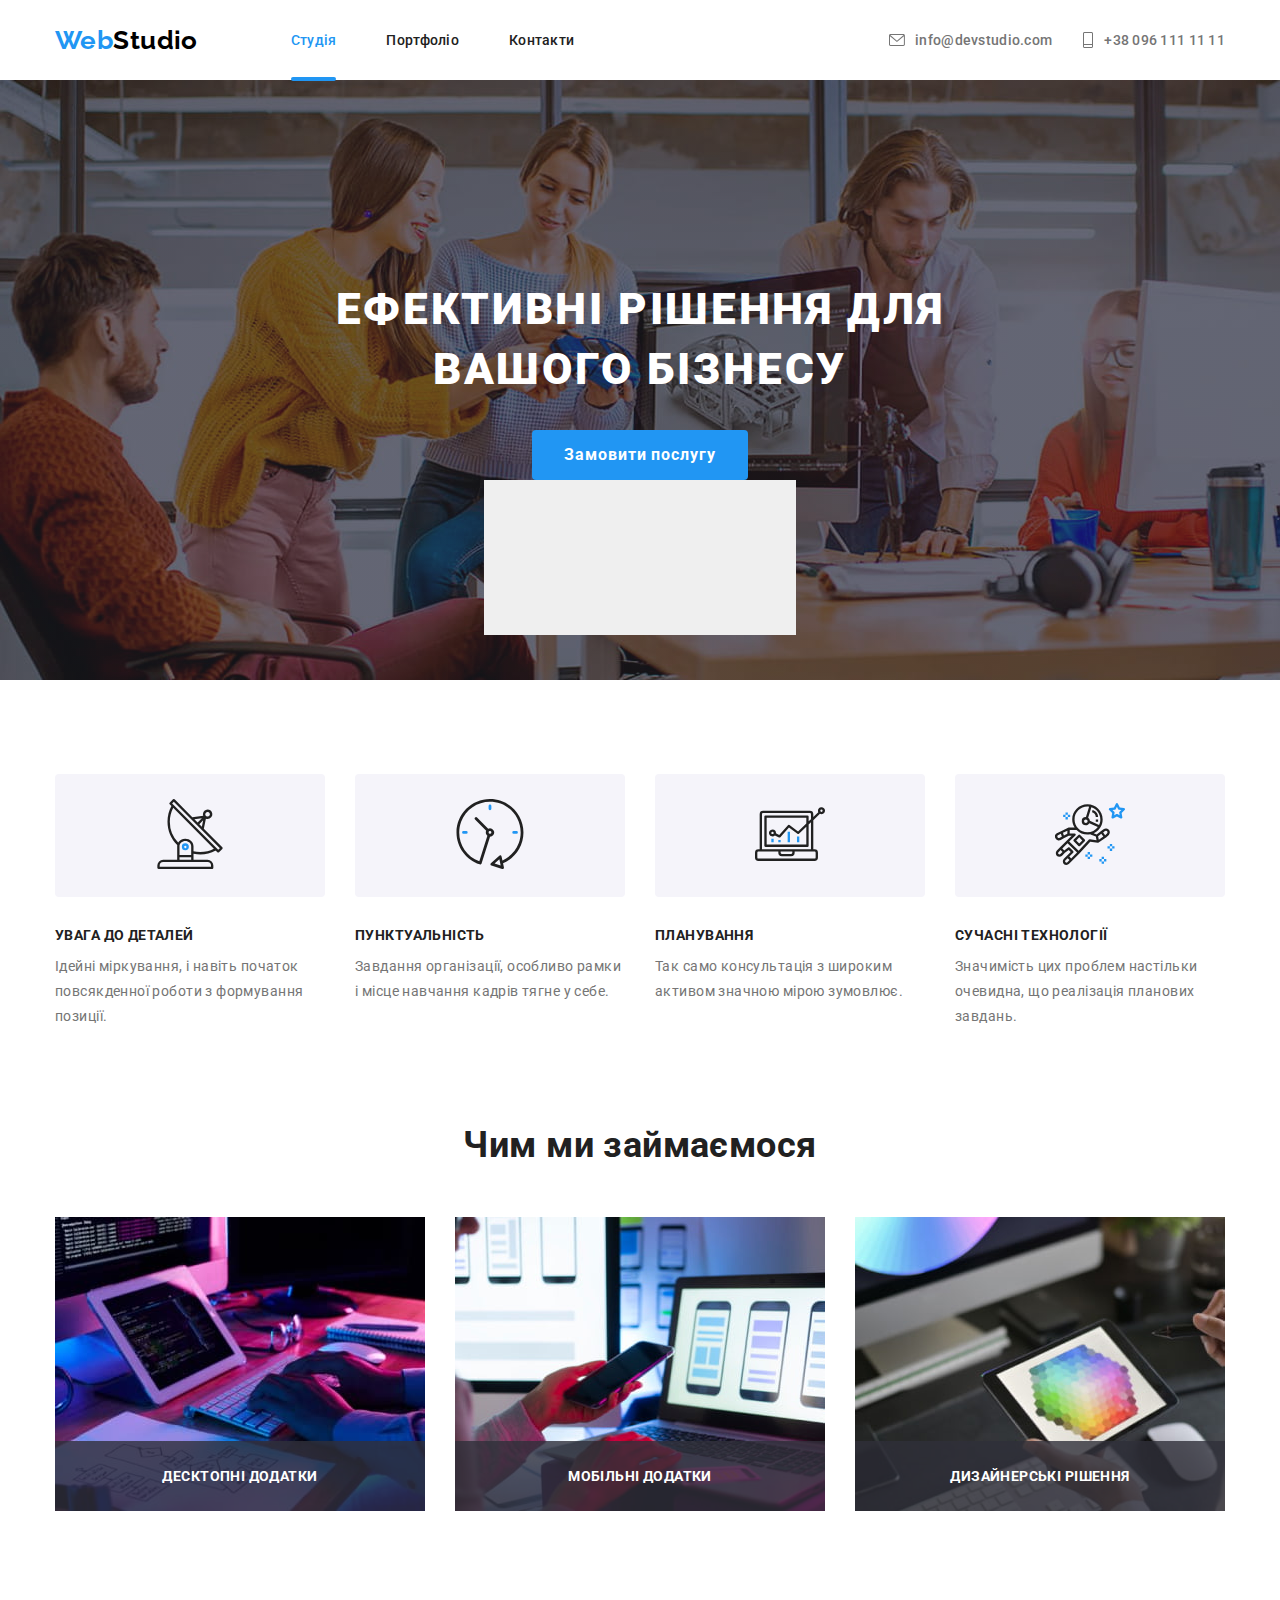
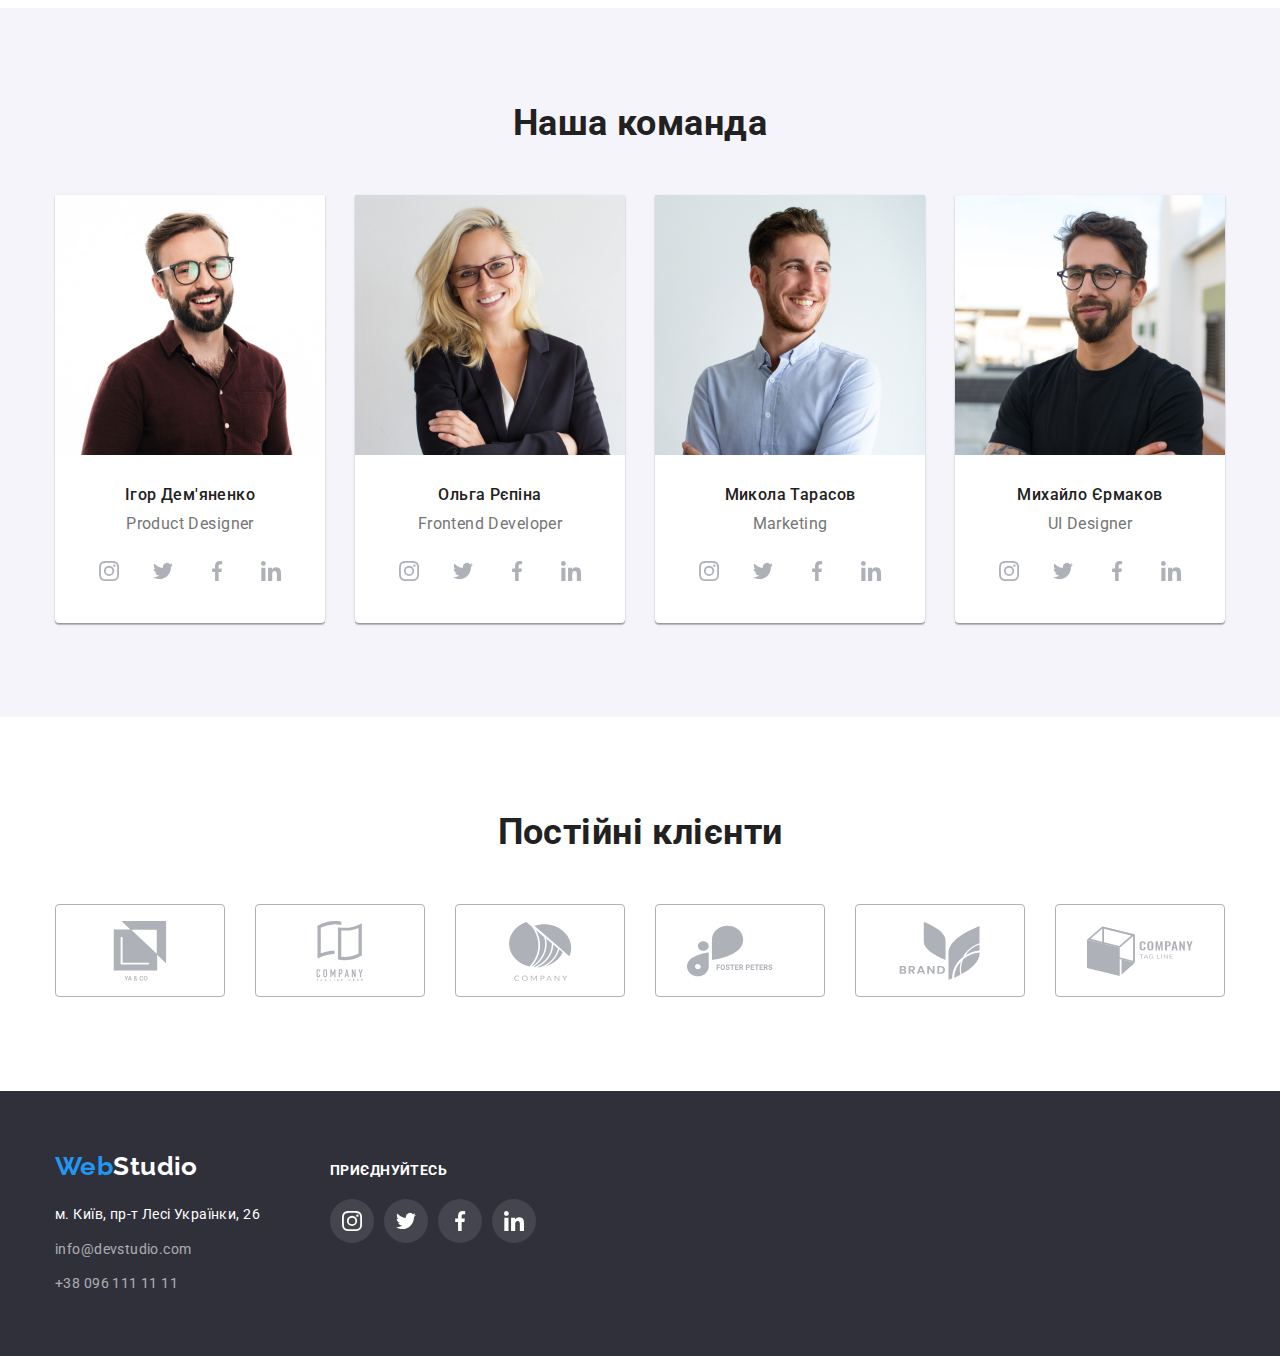
==== index.html @ 5ddc84bd "Create animation for portfolio cards" ====
<!DOCTYPE html>
<html lang="uk">
  <head>
    <meta charset="UTF-8" />
    <meta http-equiv="X-UA-Compatible" content="IE=edge" />
    <meta name="viewport" content="width=device-width, initial-scale=1.0" />
    <title>Студія</title>
    <link
      rel="stylesheet"
      href="https://cdnjs.cloudflare.com/ajax/libs/modern-normalize/1.0.0/modern-normalize.min.css"
    />
    <link rel="stylesheet" href="./css/styles.css" />
    <link rel="preconnect" href="https://fonts.googleapis.com" />
    <link rel="preconnect" href="https://fonts.gstatic.com" crossorigin />
    <link
      href="https://fonts.googleapis.com/css2?family=Raleway:wght@700&family=Roboto:wght@400;500;700;900&display=swap"
      rel="stylesheet"
    />
  </head>
  <body>
    <header>
      <div class="container menu-list">
      <a href="./index.html" class="link logo-studio"><span class="logo-web">Web</span>Studio</span></a>
      <nav class="nav-list">
        <ul class="list link-nav-list">
          <li>
            <a href="./index.html" class="link link-nav-current">Студія</a>
          </li>
          <li>
            <a href="./portfolio.html" class="link link-nav">Портфоліо</a>
          </li>
          <li>
            <a href="#" class="link link-nav">Контакти</a>
          </li>
        </ul>
      </nav>
      <ul class="list site-nav">
          <li class="site-nav-button">
            <a href="mailto:info@devstudio.com" class="link link-email">
              <svg role="img" width="16px" height="12px" class="envelope">
                <use href="./images/icons.svg#icon-envelope"></use>
              </svg>
              info@devstudio.com
            </a>
          </li>
          <li class="site-nav-button">
            <a href="tel:+380961111111" class="link link-email">
              <svg role="img" width="12px" height="16px" class="mobile">
                <use href="./images/icons.svg#icon-mobile"></use>
              </svg>
              +38 096 111 11 11
            </a>
          </li>
      </ul>
      </div>
    </header>
    <main>
      <section class="motto-order-section">
        <div class="container">
          <h1 class="main-h1">Ефективні рішення для вашого бізнесу</h1>
          <button type="button" class="order-service" data-modal-open>Замовити послугу</button>
        </div>
        <div class="backdrop is-hidden" data-modal>
          <div class="modal-window">
            <button data-modal-close>
              <svg>
                <use href:"../images/icons"></use>
              </svg>
            </button>
          </div>
        </div>
      </section>
      <section class="section">
        <div class="container">
          <h2 class="main-h2">Особливості</h2>
            <ul class="list features">
              <li class="features-item">
                <div class="feature-icon">
                  <svg width="70px" height="70px">
                    <use href="./images/icons.svg#icon-antenna"></use>
                  </svg>
                </div>
                <h3 class="feature-name">Увага до деталей</h3>
                <p class="features-info">
                  Ідейні міркування, і навіть початок повсякденної роботи з формування позиції.
                </p>
              </li>
              <li class="features-item">
                <div class="feature-icon">
                  <svg width="70px" height="70px">
                    <use href="./images/icons.svg#icon-clock"></use>
                  </svg>
                </div>
                <h3 class="feature-name">Пунктуальність</h3>
                <p class="features-info">
                  Завдання організації, особливо рамки і місце навчання кадрів тягне
                  у себе.
                </p>
              </li>
              <li class="features-item">
                <div class="feature-icon">
                  <svg width="70px" height="70px">
                    <use href="./images/icons.svg#icon-diagram"></use>
                  </svg>
                </div>
                <h3 class="feature-name">Планування</h3>
                <p class="features-info">
                  Так само консультація з широким активом значною мірою зумовлює.
                </p>
              </li>
              <li class="features-item">
                <div class="feature-icon">
                  <svg width="70px" height="70px">
                    <use href="./images/icons.svg#icon-astronaut"></use>
                  </svg>
                </div>
                <h3 class="feature-name">Сучасні технології</h3>
                <p class="features-info">
                  Значимість цих проблем настільки очевидна, що реалізація планових
                  завдань.
                </p>
              </li>
            </ul>
        </div>
      </section>
      <section class="section what-we-do-section">
        <div class="container">
        <h2 class="main-section-name">Чим ми займаємося</h2>
          <ul class="list img-section">
            <li class="thumb-img">
              <img
                src="./images/img_main_1.jpg"
                alt="картинка 1"
                width="370"
                height="294"
              />
              <p class="label">Десктопні додатки</p>
            </li>
            <li class="thumb-img">
              <img
                src="./images/img_main_2.jpg"
                alt="картинка 2"
                width="370"
                height="294"
              />
              <p class="label">Мобільні додатки</p>
            </li>
            <li class="thumb-img">
              <img
                src="./images/img_main_3.jpg"
                alt="картинка 3"
                width="370"
                height="294"
              />
              <p class="label">Дизайнерські рішення</p>
            </li>
          </ul>
        </div>
      </section>
      <section class="section our-team ">
        <div class="container">
          <h2 class="main-section-name">Наша команда</h2>
          <ul class="list team-cards-list">
            <li class="team-card">
              <img
                src="./images/team_igor.jpg"
                alt="Ігор Дем'яненко"
                width="270"
                height="260"
              />
              <div class="team-card-info">
                <h3 class="team-name">Ігор Дем'яненко</h3>
                <p class="team-info">Product Designer</p>
                <ul class="list icons-media-list">
                  <li class="list media-button">
                    <a href="https://www.instagram.com/" class="icon-link link-media">
                      <svg class="icon-item"
                        role="img" 
                        width="20px" 
                        height="20px" 
                      >
                        <use href="./images/icons.svg#icon-instagram"></use>
                      </svg>
                    </a>
                  </li>
                  <li class="list media-button">
                    <a href="https://twitter.com/?lang=en" class="icon-link link-media">
                    <svg class="icon-item"
                    role="img" 
                    width="20px" 
                    height="20px" 
                    >
                      <use href="./images/icons.svg#icon-twitter"></use>
                    </svg>
                    </a>
                  </li>
                  <li class="list media-button">
                    <a href="https://www.facebook.com/" class="icon-link link-media">
                    <svg class="icon-item"
                      role="img" 
                      width="20px" 
                      height="20px" 
                    >
                      <use href="./images/icons.svg#icon-facebook"></use>
                    </svg>
                    </a>
                  </li>
                  <li class="list media-button">
                    <a href="https://www.linkedin.com/" class="icon-link link-media">
                    <svg class="icon-item"
                      role="img" 
                      width="20px" 
                      height="20px" 
                    >
                      <use href="./images/icons.svg#icon-linkedin"></use>
                    </svg>
                    </a>
                  </li>
                </ul>
              </div>
            </li>
            <li class="team-card">
              <img
                src="./images/team_olha.jpg"
                alt="Ольга Рєпіна"
                width="270"
                height="260"
              />
              <div class="team-card-info">
                <h3 class="team-name">Ольга Рєпіна</h3>
                <p class="team-info">Frontend Developer</p>
                <ul class="list icons-media-list">
                  <li class="list media-button">
                    <a href="https://www.instagram.com/" class="icon-link link-media">
                      <svg class="icon-item"
                        role="img" 
                        width="20px" 
                        height="20px" 
                      >
                        <use href="./images/icons.svg#icon-instagram"></use>
                      </svg>
                    </a>
                  </li>
                  <li class="list media-button">
                    <a href="https://twitter.com/?lang=en" class="icon-link link-media">
                    <svg class="icon-item"
                    role="img" 
                    width="20px" 
                    height="20px" 
                    >
                      <use href="./images/icons.svg#icon-twitter"></use>
                    </svg>
                    </a>
                  </li>
                  <li class="list media-button">
                    <a href="https://www.facebook.com/" class="icon-link link-media">
                    <svg class="icon-item"
                      role="img" 
                      width="20px" 
                      height="20px" 
                    >
                      <use href="./images/icons.svg#icon-facebook"></use>
                    </svg>
                    </a>
                  </li>
                  <li class="list media-button">
                    <a href="https://www.linkedin.com/" class="icon-link link-media">
                    <svg class="icon-item"
                      role="img" 
                      width="20px" 
                      height="20px" 
                    >
                      <use href="./images/icons.svg#icon-linkedin"></use>
                    </svg>
                    </a>
                  </li>
                </ul>
              </div>
            </li>
            <li class="team-card">
              <img
                src="./images/team_mykola.jpg"
                alt="Микола Тарасов"
                width="270"
                height="260"
              />
              <div class="team-card-info">
                <h3 class="team-name">Микола Тарасов</h3>
                <p class="team-info">Marketing</p>
                <ul class="list icons-media-list">
                  <li class="list media-button">
                    <a href="https://www.instagram.com/" class="icon-link link-media">
                      <svg class="icon-item"
                        role="img" 
                        width="20px" 
                        height="20px" 
                      >
                        <use href="./images/icons.svg#icon-instagram"></use>
                      </svg>
                    </a>
                  </li>
                  <li class="list media-button">
                    <a href="https://twitter.com/?lang=en" class="icon-link link-media">
                    <svg class="icon-item"
                    role="img" 
                    width="20px" 
                    height="20px" 
                    >
                      <use href="./images/icons.svg#icon-twitter"></use>
                    </svg>
                    </a>
                  </li>
                  <li class="list media-button">
                    <a href="https://www.facebook.com/" class="icon-link link-media">
                    <svg class="icon-item"
                      role="img" 
                      width="20px" 
                      height="20px" 
                    >
                      <use href="./images/icons.svg#icon-facebook"></use>
                    </svg>
                    </a>
                  </li>
                  <li class="list media-button">
                    <a href="https://www.linkedin.com/" class="icon-link link-media">
                    <svg class="icon-item"
                      role="img" 
                      width="20px" 
                      height="20px" 
                    >
                      <use href="./images/icons.svg#icon-linkedin"></use>
                    </svg>
                    </a>
                  </li>
                </ul>
              </div>
            </li>
            <li class="team-card">
              <img
                src="./images/team_mikhaylo.jpg"
                alt="Михайло Єрмаков"
                width="270"
                height="260"
              />
              <div class="team-card-info">
                <h3 class="team-name">Михайло Єрмаков</h3>
                <p class="team-info">UI Designer</p>
                <ul class="list icons-media-list">
                  <li class="list media-button">
                    <a href="https://www.instagram.com/" class="icon-link link-media">
                      <svg class="icon-item"
                        role="img" 
                        width="20px" 
                        height="20px" 
                      >
                        <use href="./images/icons.svg#icon-instagram"></use>
                      </svg>
                    </a>
                  </li>
                  <li class="list media-button">
                    <a href="https://twitter.com/?lang=en" class="icon-link link-media">
                    <svg class="icon-item"
                    role="img" 
                    width="20px" 
                    height="20px" 
                    >
                      <use href="./images/icons.svg#icon-twitter"></use>
                    </svg>
                    </a>
                  </li>
                  <li class="list media-button">
                    <a href="https://www.facebook.com/" class="icon-link link-media">
                    <svg class="icon-item"
                      role="img" 
                      width="20px" 
                      height="20px" 
                    >
                      <use href="./images/icons.svg#icon-facebook"></use>
                    </svg>
                    </a>
                  </li>
                  <li class="list media-button">
                    <a href="https://www.linkedin.com/" class="icon-link link-media">
                    <svg class="icon-item"
                      role="img" 
                      width="20px" 
                      height="20px" 
                    >
                      <use href="./images/icons.svg#icon-linkedin"></use>
                    </svg>
                    </a>
                  </li>
                </ul>
              </div>
            </li>
          </ul>
        </div>
      </section>
      <section class="section">
        <div class="container">
          <h2 class="main-section-name">Постійні клієнти</h2>
          <ul class="list partner">
            <li class="list">
                <a href="#" class="icon-link partner-link">
                  <svg 
                    width="106px"
                    height="60px"
                    role="img" 
                    class="partner-icon">
                    <use href="./images/icons.svg#icon-brand-1"></use>
                  </svg>
                </a>
            </li>
            <li class="list">
                <a href="#" class="icon-link partner-link">
                  <svg 
                    width="106px"
                    height="60px"
                    role="img" 
                    class="partner-icon">
                    <use href="./images/icons.svg#icon-brand-2"></use>
                  </svg>
                </a>
            </li>
            <li class="list">
                <a href="#" class="icon-link partner-link">
                  <svg 
                    width="106px"
                    height="60px"
                    role="img" 
                    class="partner-icon">
                    <use href="./images/icons.svg#icon-brand-3"></use>
                  </svg>
                </a>
            </li>
            <li class="list">
                <a href="#" class="icon-link partner-link">
                  <svg 
                    width="106px"
                    height="60px"
                    role="img" 
                    class="partner-icon">
                    <use href="./images/icons.svg#icon-brand-4"></use>
                  </svg>
                </a>
            </li>
            <li class="list">
                <a href="#" class="icon-link partner-link">
                  <svg 
                    width="106px"
                    height="60px"
                    role="img" 
                    class="partner-icon">
                    <use href="./images/icons.svg#icon-brand-5"></use>
                  </svg>
                </a>
            </li>
            <li class="list">
                <a href="#" class="icon-link partner-link">
                  <svg 
                    width="106px"
                    height="60px"
                    role="img" 
                    class="partner-icon">
                    <use href="./images/icons.svg#icon-brand-6"></use>
                  </svg>
                </a>
            </li>
          </ul>
        </div>
      </section>
    </main>
    <footer>
      <div class="container">
        <div>
          <a href="./index.html" class="link logo-studio logo-footer">Web<span style="color:white">Studio</span></a>
          <address>
            <ul class="list">
              <li class="footer-item">
                <a href="https://goo.gl/maps/tvAfN8rbNp5ujhR58" class="link address-link">м. Київ, пр-т Лесі Українки, 26</a>
              </li>
              <li class="footer-item"><a href="mailto:info@devstudio.com" class="link footer-contact">info@devstudio.com</a></li>
              <li><a href="tel:+380961111111" class="link footer-contact">+38 096 111 11 11</a></li>
            </ul>
          </address>
        </div>
        <div class="footer-media-links">
          <p class="footer-join">Приєднуйтесь</p>
            <ul class="list footer-icons">
              <li class="list media-button">
                <a href="https://www.instagram.com/" class="icon-link link-media link-media-footer">
                  <svg class="icon-item"
                    width="20px" 
                    height="20px" 
                  >
                    <use href="./images/icons.svg#icon-instagram"></use>
                  </svg>
                </a>
              </li>
              <li class="list media-button">
                <a href="https://twitter.com/?lang=en" class="icon-link link-media link-media-footer">
                <svg class="icon-item"
                width="20px" 
                height="20px" 
                >
                  <use href="./images/icons.svg#icon-twitter"></use>
                </svg>
                </a>
              </li>
              <li class="list media-button">
                <a href="https://www.facebook.com/" class="icon-link link-media link-media-footer">
                  <svg class="icon-item"
                    width="20px" 
                    height="20px" 
                  >
                    <use href="./images/icons.svg#icon-facebook"></use>
                  </svg>
                </a>
              </li>
              <li class="list media-button">
                <a href="https://www.linkedin.com/" class="icon-link link-media link-media-footer">
                  <svg class="icon-item"
                    width="20px" 
                    height="20px" 
                  >
                    <use href="./images/icons.svg#icon-linkedin"></use>
                  </svg>
                </a>
              </li>
            </ul>
      </div>
    </footer>
    <script src="./js/modal.js"></script>
  </body>
</html>
---- css/styles.css ----
:root {
    --main-color: #fff;
    --blue-color: #2196f3;
    --main-text-color: #212121;
    --text-gray-color: #757575;
    --footer-background: #2f303a;
    --button-background: #f5f4fa;
    --logo-studio-color: #000000;
    --border-menu-navigation: #ececec;
    --border-project-card: #eeeeee;
    --icons-color: #afb1b8;
    --main-backggound-shadow: rgba(47, 48, 58, 0.4);
    --porfolio-card-overlay: rgba(33, 150, 243, 0.9);
  }
  
  body {
    background-color: var(--main-color);
    font-family: 'Roboto', sans-serif;
    color: var(--main-text-color);
    letter-spacing: 0.03em;
    font-size: 14px;
  }
  
  .list {
    list-style: none;
    margin: 0;
    padding-top: 0;
    padding-bottom: 0;
    padding-inline-start: 0px;
    padding-left: 0;
  }
  
  .link {
    text-decoration: none;
    color: currentColor;
  }
  
  .icon-link {
    text-decoration: none;
    color: currentColor;
  }
  
  h1,
  li,
  p,
  h2,
  h3,
  h4,
  h5,
  h6 {
    margin: 0;
  }
  
  img {
    display: block;
    max-width: 100%;
    height: auto;
  }
  
  address {
    font-style: normal;
  }
  
  button {
    border: none;
    cursor: pointer;
  }
  
  .container {
    width: 1200px;
    padding: 0 15px;
    margin: 0 auto;
  }
  
  .section {
    padding-top: 94px;
    padding-bottom: 94px;
  }
  
  header {
    font-weight: 500;
  }
  
  .menu-list {
    display: flex;
    flex-direction: row;
    align-items: center;
    padding-top: 24.5px;
    padding-bottom: 24.5px;
  }
  
  .menu-list-portfolio {
    display: flex;
    flex-direction: row;
    align-items: center;
    padding-top: 24px;
    padding-bottom: 24px;
  }
  
  .menu-list-border {
    border-bottom: 1px solid var(--border-menu-navigation);
  }
  
  .nav-list {
    margin-left: 93px;
  }
  
  .link-nav-list {
    display: inline-flex;
    align-items: center;
    gap: 50px;
  }
  
  .site-nav {
    display: inline-flex;
    align-items: center;
    gap: 30px;
    margin-left: auto;
  }
  
  .site-nav-button {
    background-color: #fff;
    color: var(--text-gray-color);
    cursor: pointer;
  }
  
  .link-email {
    display: flex;
    align-items: center;
    gap: 10px;
    color: var(--text-gray-color);
    letter-spacing: 0.02em;
    font-weight: 500;
  }
  
  .envelope,
  .mobile {
    fill: currentColor;
  }
  
  .link-email:hover,
  .link-email:focus {
    color: var(--blue-color);
    transition-duration: 250ms;
    transition-timing-function: cubic-bezier(0.4, 0, 0.2, 1);
  }
  
  
  .logo-studio {
    font-family: 'Raleway', sans-serif;
    font-weight: 700;
    font-size: 26px;
    line-height: 1.2;
    color: var(--logo-studio-color);
  }
  
  .logo-web {
    color: var(--blue-color);
  }
  
  .link-nav-current,
  .link-nav,
  .site-nav {
    line-height: 1.2;
    letter-spacing: 0.02em;
  }
  
  .link-nav {
    color: var(--main-text-color);
  }
  
  .link-nav-current {
    color: var(--blue-color);
    position: relative;
  }
  
  .link-nav-current::after {
    content: "";
    position: absolute;
    top: 45px;
    right: 0;
    width: 100%;
    border-bottom: solid 4px var(--blue-color);
    border-radius: 2px;
  }
  
  .link-nav:visited {
    color: var(--main-text-color);
  }
  
  .link-nav:hover,
  .link-nav:focus,
  .link-nav:visited:hover,
  .link-nav:visited:focus {
    color: var(--blue-color);
    transition-duration: 250ms;
    transition-timing-function: cubic-bezier(0.4, 0, 0.2, 1);
  }
  
  .motto-order-section {
    text-align: center;
    max-width: 1600px;
    height: 600px;
    padding-top: 200px;
    padding-bottom: 200px;
    background-image: 
      linear-gradient(to bottom, var(--main-backggound-shadow), var(--main-backggound-shadow)), 
      url('../images/main-bkg.jpg');
    background-size: cover;
    background-repeat: no-repeat;
    margin: 0 auto;
  }
  
  .main-h1 {
    font-weight: 900;
    font-size: 44px;
    line-height: 1.36;
    color: var(--main-color);
    text-transform: uppercase;
    letter-spacing: 0.06em;
    margin: 0 auto;
    width: 696px;
    margin-bottom: 30px;
  }
  
  .main-h2,
  .portfolio-h1 {
    position: absolute;
    width: 1px;
    height: 1px;
    margin: -1px;
    border: 0;
    padding: 0;
    white-space: nowrap;
    clip-path: inset(100%);
    clip: rect(0 0 0 0);
    overflow: hidden;
  }
  
  .order-service {
    color: var(--main-color);
    font-weight: 700;
    font-size: 16px;
    letter-spacing: 0.06em;
    line-height: 1.875;
    background-color: var(--blue-color);
    border: none;
    border-radius: 4px;
    cursor: pointer;
    transition: 0.25s;
    display: inline;
    align-items: center;
    padding: 10px 32px;
  }
  
  .order-service:hover,
  .order-service:focus {
    color: var(--blue-color);
    background-color: var(--main-color);
    transition-duration: 250ms;
    transition-timing-function: cubic-bezier(0.4, 0, 0.2, 1);
  }
  
  .feature-name {
    font-size: 14px;
    font-weight: 700;
    line-height: 1.2;
    text-transform: uppercase;
    margin: 0;
  }
  
  .features {
    display: flex;
  }
  
  .features-item:not(:last-child) {
    margin-right: 30px;
  }
  
  .features-info {
    font-size: 14px;
    color: var(--text-gray-color);
    line-height: 1.8;
    margin-bottom: 0;
    margin-top: 10px;
  }
  
  .feature-icon {
    background-color: var(--button-background);
    padding: 25px 100px;
    margin-bottom: 30px;
    border-radius: 4px;
  }
  
  .main-section-name {
    text-align: center;
    font-weight: 700;
    font-size: 36px;
    line-height: 1.2;
    margin-bottom: 50px;
  }
  
  .what-we-do-section {
    padding-top: 0;
  }
  
  .img-section {
    display: inline-flex;
    column-gap: 30px;
  }
  
  .thumb-img {
    position: relative;
  }
  
  .thumb-img > .label {
    position: absolute;
    top: 224px;
    width: 100%;
    padding: 27px 0;
    background: rgba(47, 48, 58, 0.8);
    text-align: center;
    text-transform: uppercase;
    color: var(--main-color);
    font-weight: 700;
    font-size: 14px;
    line-height: 1.142;
  }
  
  .team-cards-list {
    display: flex;
    gap: 30px;
  }
  
  .team-card {
    text-align: center;
    background-color: var(--main-color);
    box-shadow: 0px 1px 3px rgba(0, 0, 0, 0.12), 0px 1px 1px rgba(0, 0, 0, 0.14),
      0px 2px 1px rgba(0, 0, 0, 0.2);
    border-radius: 0px 0px 4px 4px;
  }
  
  .our-team {
    background-color: var(--button-background);
    background-size: cover;
  }
  
  .team-info,
  .team-name {
    font-size: 16px;
    line-height: 1.1875;
    align-self: flex-end;
  }
  
  .team-card-info {
    padding: 30px 32px;
  }
  
  .team-name {
    font-weight: 500;
    margin-bottom: 10px;
  }
  
  .team-info {
    color: var(--text-gray-color);
    margin-bottom: 16px;
  }
  
  .icons-media-list {
    display: flex;
    gap: 10px;
    justify-content: space-around;
    align-items: center;
  }
  
  .media-button {
    width: 44px;
    height: 44px;
  }
  
  .link-media {
    width: 100%;
    height: 100%;
    display: flex;
    align-items: center;
    justify-content: center;
    border-radius: 50%;
    background-color: var(--main-color);
    color: var(--icons-color);
  }
  
  .link-media:hover,
  .link-media:focus {
    color: var(--main-color);
    background: var(--blue-color);
    transition-duration: 250ms;
    transition-timing-function: cubic-bezier(0.4, 0, 0.2, 1);
  }
  
  .icon-item {
    fill: currentColor;
  }
  
  .partner {
    display: flex;
    gap: 30px;
  }
  
  .partner-link {
    border: 1px solid var(--icons-color);
    color: var(--icons-color);
    width: 170px;
    height: 93px;
    display: flex;
    align-items: center;
    justify-content: center;
    border-radius: 4px;
  }
  
  .partner-link:hover,
  .partner-link:focus {
    color: var(--blue-color);
    border-color: var(--blue-color);
    transition-duration: 250ms;
    transition-timing-function: cubic-bezier(0.4, 0, 0.2, 1);
  }
  
  .partner-icon {
    fill: currentColor;
  }
  
  .filter-list {
    display: flex;
    justify-content: center;
    gap: 8px;
    padding-bottom: 0;
  }
  
  .filter {
    cursor: pointer;
    background-color: var(--button-background);
    color: var(--main-text-color);
    font-weight: 500;
    font-size: 16px;
    line-height: 1.625;
    letter-spacing: 0.03em;
    border: 0px;
    border-radius: 4px;
    font-family: 'Roboto', sans-serif;
    padding: 6px 22px;
  }
  
  .filter:hover,
  .filter:focus {
    border: none;
    border-radius: 4px;
    background-color: var(--blue-color);
    color: var(--main-color);
    box-shadow: 0px 3px 1px rgba(0, 0, 0, 0.1), 0px 1px 2px rgba(0, 0, 0, 0.08), 0px 2px 2px rgba(0, 0, 0, 0.12);
    transition-duration: 250ms;
    transition-timing-function: cubic-bezier(0.4, 0, 0.2, 1);
  }
  
  .projects {
    margin-top: 50px;
    display: flex;
    flex-wrap: wrap;
    gap: 30px;
    padding-top: 0;
  }
  
  .project-link {
    display: block;
    position: relative;
    overflow: hidden;
  }
  
  .project-link:hover,
  .project-link:focus {
    box-shadow: 0px 1px 1px rgba(0, 0, 0, 0.12), 0px 4px 4px rgba(0, 0, 0, 0.06), 1px 4px 6px rgba(0, 0, 0, 0.16);
    transition-duration: 250ms;
    transition-timing-function: cubic-bezier(0.4, 0, 0.2, 1);
  }
  
  .project-link:hover .overlay-project-link {
    transform: translatey(0);
  }
  
  .overlay-project-link {
    position: absolute;
    bottom: 110px;
    width: 100%;
    height: 294px;
    padding: 63px 24px;
    background-color: var(--porfolio-card-overlay);
    transform: translatey(138%);
    transition-duration: 250ms;
    transition-timing-function: cubic-bezier(0.4, 0, 0.2, 1);
  }
  
  .overlay-info {
    color: var(--main-color);
    font-size: 18px;
    line-height: 1.55;
  }
  
  .project-info {
    border-left: 1px solid var(--border-project-card);
    border-right: 1px solid var(--border-project-card);
    border-bottom: 1px solid var(--border-project-card);
    padding: 20px 24px;
  }
  
  .project-name {
    font-weight: 700;
    font-size: 18px;
    line-height: 2;
    letter-spacing: 0.06em;
    margin-bottom: 4px;
  }
  
  .project-type {
    font-size: 16px;
    color: var(--text-gray-color);
    line-height: 1.875;
  }
  
  footer {
    padding-top: 60px;
    padding-bottom: 60px;
    background-color: var(--footer-background);
    background-size: cover;
    background-repeat: repeat;
  }
  
  footer .container {
    display: flex;
    align-items: baseline;
  }
  
  .logo-footer {
    margin-bottom: 10px;
  }
  
  .footer-media-links {
    margin-left: 70px;
  }
  
  .footer-join {
    text-transform: uppercase;
    color: var(--main-color);
    margin-bottom: 20px;
    font-weight: 700;
    line-height: 1.18;
  }
  
  .link-media-footer {
    background-color: rgba(255, 255, 255, 0.1);
    color: var(--main-color);
  }
  
  .footer-icons {
    display: flex;
    gap: 10px;
  }
  
  address {
    color: var(--main-color);
    font-style: normal;
    line-height: 1.8;
    margin-top: 20px;
  }
  
  .footer-item {
    margin-bottom: 9px;
  }
  
  .address-link {
    color: var(--main-color);
  }
  
  .footer-contact,
  .footer-contact:visited {
    color: var(--main-color);
    opacity: 60%;
  }
  
  .logo-footer,
  .logo-footer:visited {
    color: var(--blue-color);
  }
  .footer-contact:hover,
  .footer-contact:focus,
  .address-link:hover,
  .address-link:focus,
  .address-link:visited:hover,
  .address-link:visited:focus {
    color: var(--blue-color);
    opacity: 100%;
    transition-duration: 250ms;
    transition-timing-function: cubic-bezier(0.4, 0, 0.2, 1);
  }
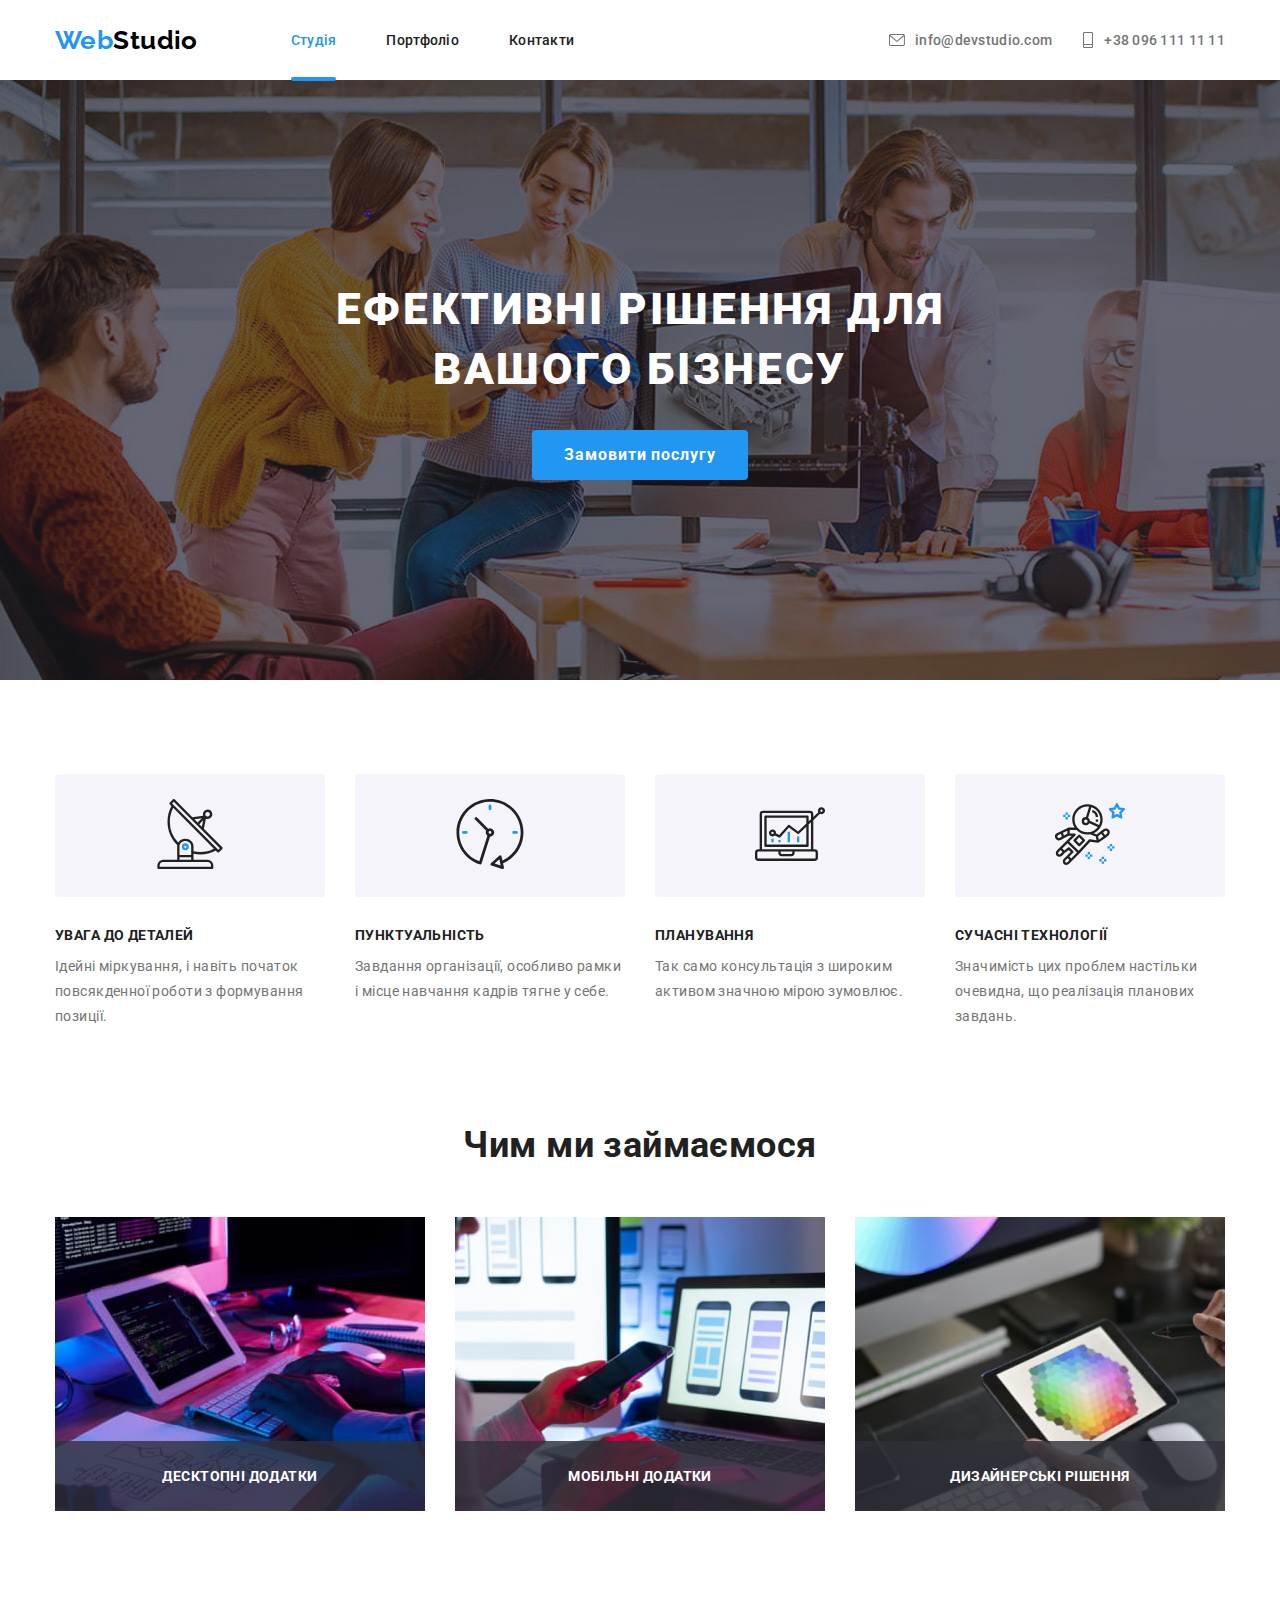
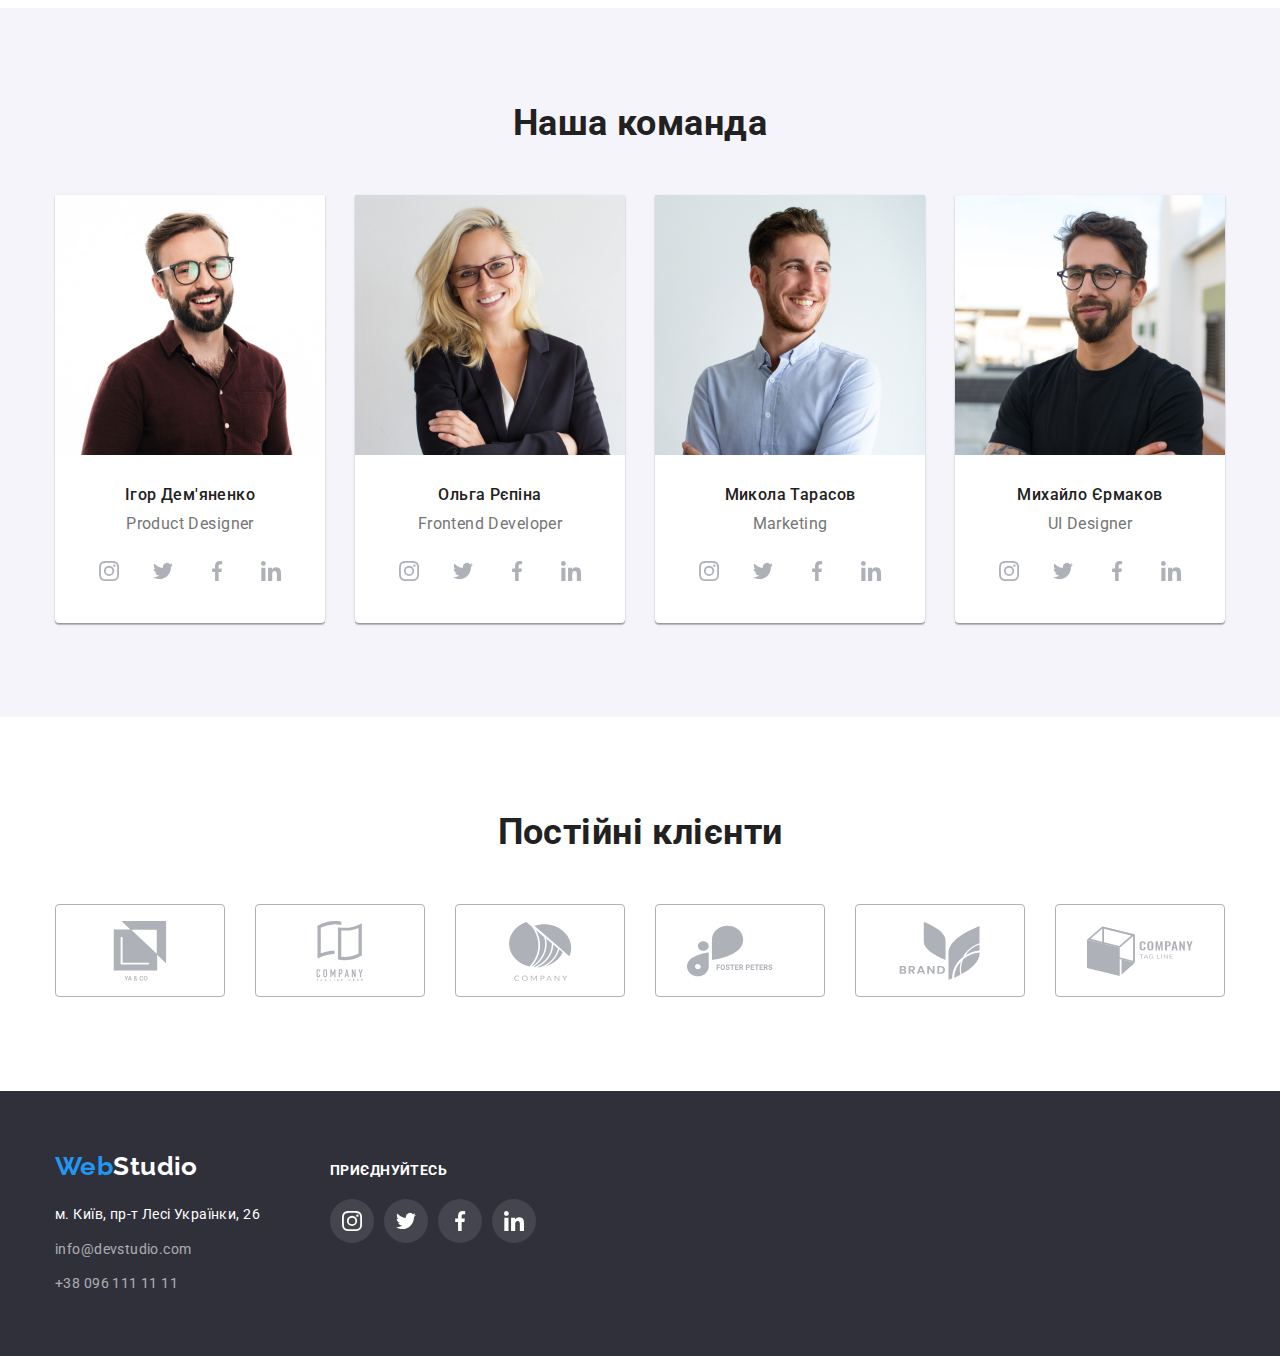
==== commit ccd54fdb: "Make modal window" ====
--- a/index.html
+++ b/index.html
@@ -62,9 +62,9 @@
         </div>
         <div class="backdrop is-hidden" data-modal>
           <div class="modal-window">
-            <button data-modal-close>
-              <svg>
-                <use href:"../images/icons"></use>
+            <button class="button-close" data-modal-close>
+              <svg role="img" width="18px" height="18px" class="icon-close-window">
+                <use href="./images/icons.svg#icon-close-back"></use>
               </svg>
             </button>
           </div>
@@ -530,6 +530,6 @@
             </ul>
       </div>
     </footer>
-    <script src="./js/modal.js"></script>
+    <script src="..\modal.js"></script>
   </body>
 </html>
--- a/css/styles.css
+++ b/css/styles.css
@@ -11,6 +11,8 @@
     --icons-color: #afb1b8;
     --main-backggound-shadow: rgba(47, 48, 58, 0.4);
     --porfolio-card-overlay: rgba(33, 150, 243, 0.9);
+
+    --transition-timing: cubic-bezier(0.4, 0, 0.2, 1);
   }
   
   body {
@@ -142,7 +144,7 @@
   .link-email:focus {
     color: var(--blue-color);
     transition-duration: 250ms;
-    transition-timing-function: cubic-bezier(0.4, 0, 0.2, 1);
+    transition-timing-function: var(--transition-timing);
   }
   
   
@@ -194,7 +196,7 @@
   .link-nav:visited:focus {
     color: var(--blue-color);
     transition-duration: 250ms;
-    transition-timing-function: cubic-bezier(0.4, 0, 0.2, 1);
+    transition-timing-function: var(--transition-timing);
   }
   
   .motto-order-section {
@@ -258,9 +260,68 @@
     color: var(--blue-color);
     background-color: var(--main-color);
     transition-duration: 250ms;
-    transition-timing-function: cubic-bezier(0.4, 0, 0.2, 1);
-  }
-  
+    transition-timing-function: var(--transition-timing);
+  }
+
+  .backdrop.is-hidden {
+    visibility: hidden;
+    opacity: 0;
+    pointer-events: none;
+  }
+
+  .backdrop {
+    position: fixed;
+    top: 0;
+    left: 0;
+    width: 100%;
+    height: 100%;
+    background: rgba(0, 0, 0, 0.2);
+    opacity: 1;
+    visibility: visible;
+    transition:
+    scale 250ms var(--transition-timing),
+    opacity 250ms var(--transition-timing);
+    }
+
+  .modal-window {
+    position: absolute;
+    display: flex;
+    justify-content: flex-end;
+    top: 50%;
+    left: 50%;
+    transform: translate(-50%, -50%);
+    padding: 50px;
+    background-color: var(--main-color);
+    width: 528px;
+    height: 581px;
+    padding: 8px;
+    box-shadow: 0px 1px 3px rgba(0, 0, 0, 0.12), 0px 1px 1px rgba(0, 0, 0, 0.14), 0px 2px 1px rgba(0, 0, 0, 0.2);
+    border-radius: 4px;
+  }
+  
+  .button-close {  
+    display: flex;  
+    width: 30px;
+    height: 30px;
+    color: var(--logo-studio-color);
+    background-color: var(--main-color);
+    border: solid 1px rgba(0, 0, 0, 0.1);
+    border-radius: 50%;
+    padding: 6px;
+  }
+
+  .button-close:hover,
+  .button-close:focus {
+    color: var(--main-color);
+    background-color: var(--blue-color);
+    transition-duration: 250ms;
+    transition-timing-function: var(--transition-timing);
+  }
+
+  .icon-close-window {
+    fill: currentColor;
+  }
+
   .feature-name {
     font-size: 14px;
     font-weight: 700;
@@ -394,7 +455,7 @@
     color: var(--main-color);
     background: var(--blue-color);
     transition-duration: 250ms;
-    transition-timing-function: cubic-bezier(0.4, 0, 0.2, 1);
+    transition-timing-function: var(--transition-timing);
   }
   
   .icon-item {
@@ -422,7 +483,7 @@
     color: var(--blue-color);
     border-color: var(--blue-color);
     transition-duration: 250ms;
-    transition-timing-function: cubic-bezier(0.4, 0, 0.2, 1);
+    transition-timing-function: var(--transition-timing);
   }
   
   .partner-icon {
@@ -458,7 +519,7 @@
     color: var(--main-color);
     box-shadow: 0px 3px 1px rgba(0, 0, 0, 0.1), 0px 1px 2px rgba(0, 0, 0, 0.08), 0px 2px 2px rgba(0, 0, 0, 0.12);
     transition-duration: 250ms;
-    transition-timing-function: cubic-bezier(0.4, 0, 0.2, 1);
+    transition-timing-function: var(--transition-timing);
   }
   
   .projects {
@@ -479,7 +540,7 @@
   .project-link:focus {
     box-shadow: 0px 1px 1px rgba(0, 0, 0, 0.12), 0px 4px 4px rgba(0, 0, 0, 0.06), 1px 4px 6px rgba(0, 0, 0, 0.16);
     transition-duration: 250ms;
-    transition-timing-function: cubic-bezier(0.4, 0, 0.2, 1);
+    transition-timing-function: var(--transition-timing);
   }
   
   .project-link:hover .overlay-project-link {
@@ -495,7 +556,7 @@
     background-color: var(--porfolio-card-overlay);
     transform: translatey(138%);
     transition-duration: 250ms;
-    transition-timing-function: cubic-bezier(0.4, 0, 0.2, 1);
+    transition-timing-function: var(--transition-timing);
   }
   
   .overlay-info {
@@ -598,6 +659,6 @@
     color: var(--blue-color);
     opacity: 100%;
     transition-duration: 250ms;
-    transition-timing-function: cubic-bezier(0.4, 0, 0.2, 1);
+    transition-timing-function: var(--transition-timing);
   }
   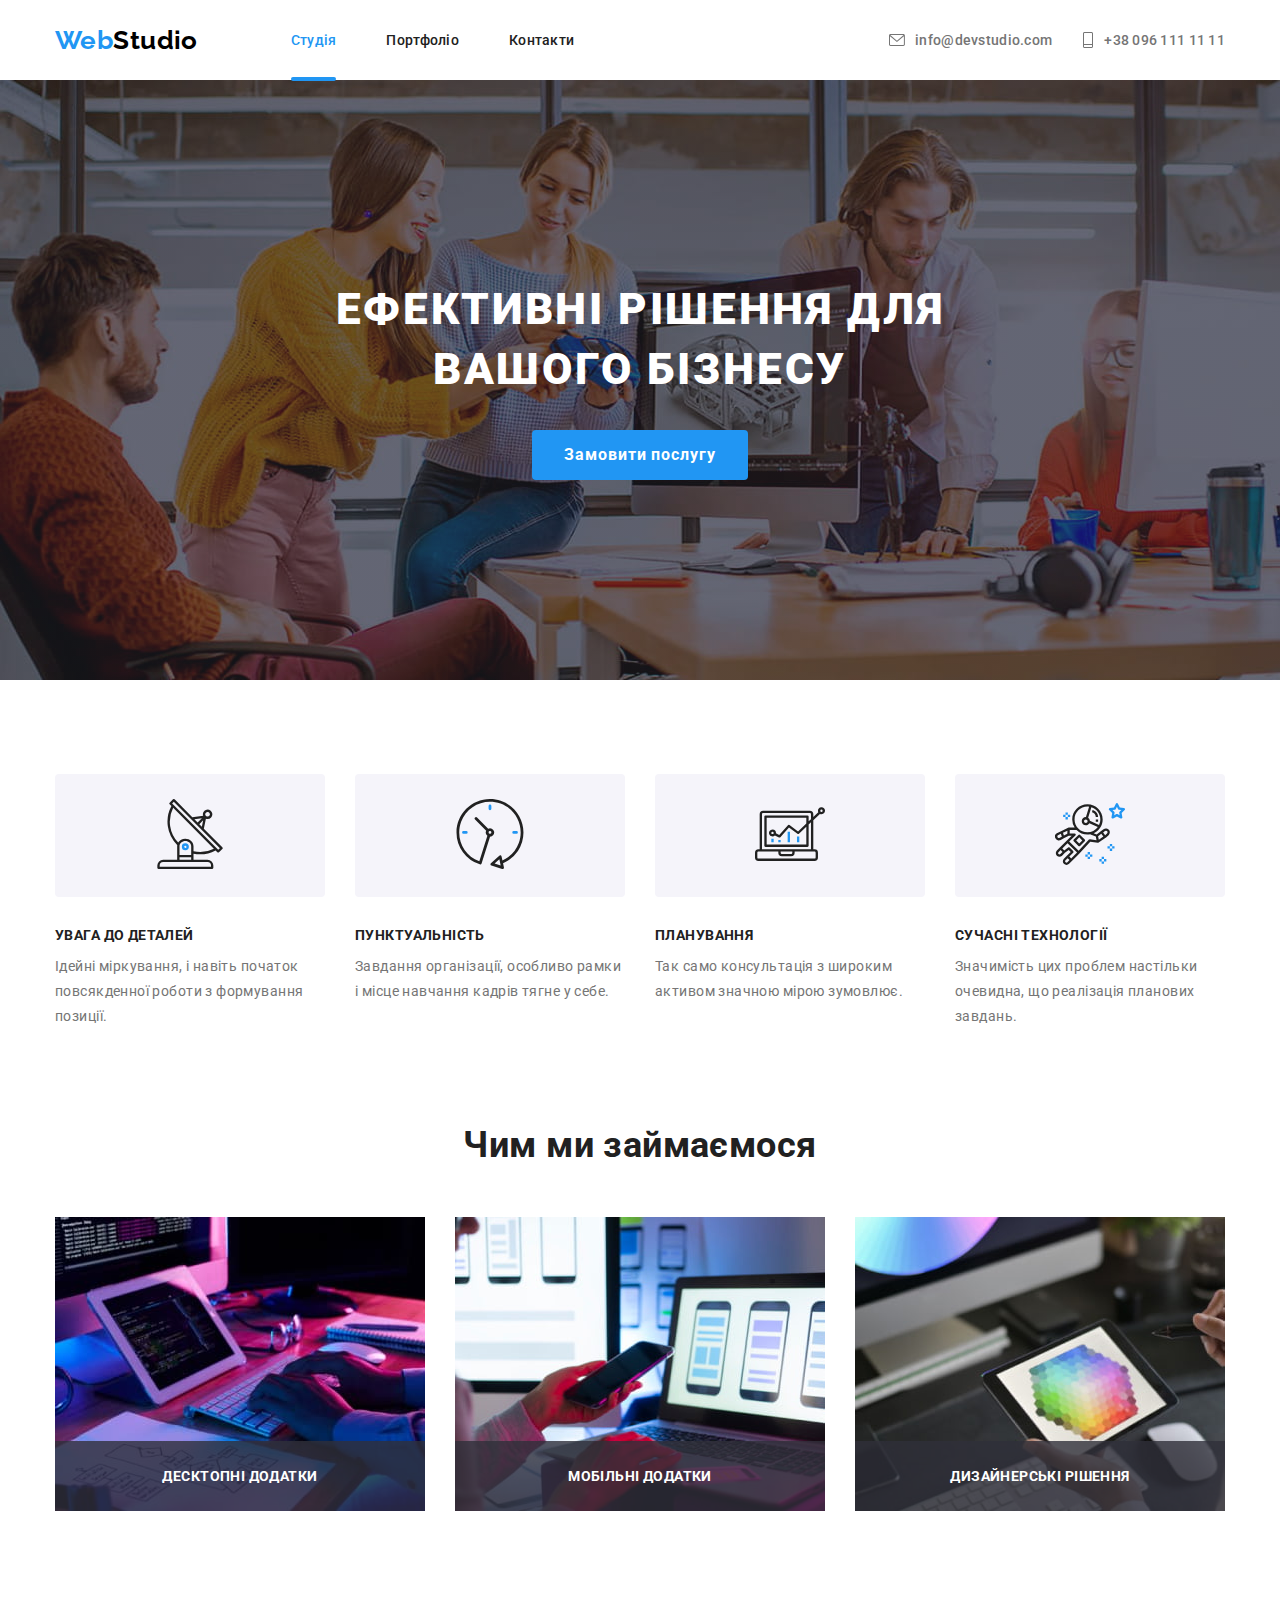
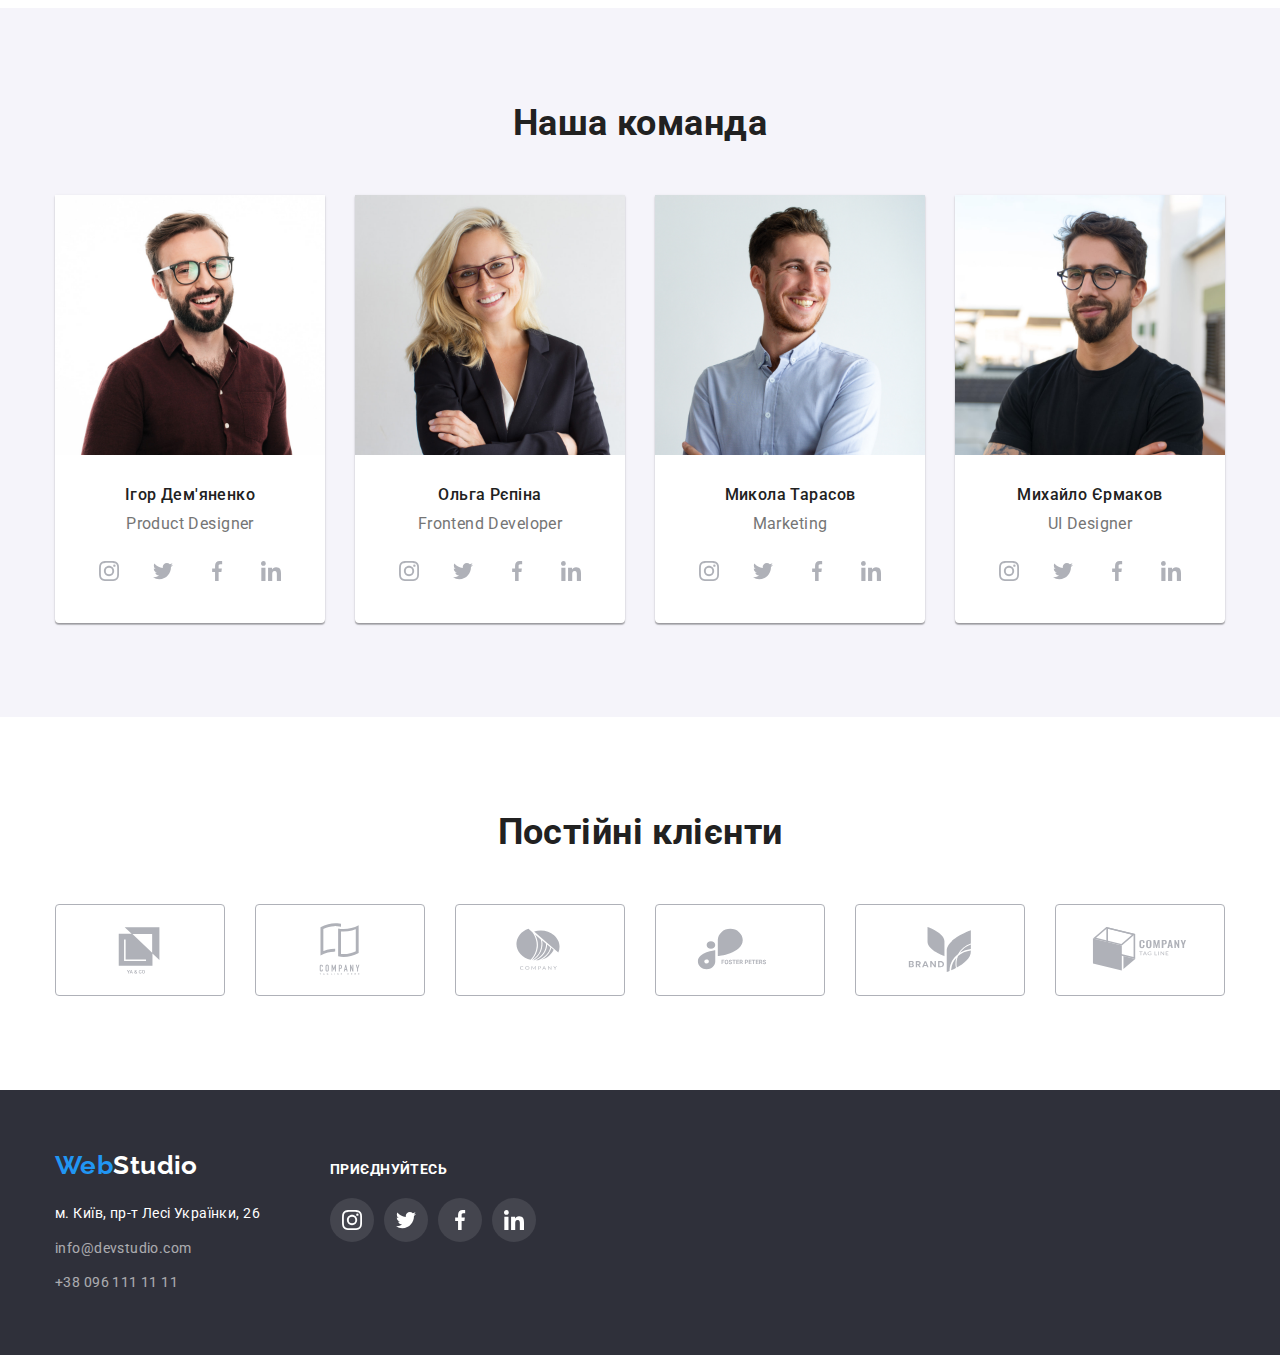
==== commit bbbe68bd: "Change transition for portfolio cards" ====
--- a/index.html
+++ b/index.html
@@ -64,7 +64,7 @@
           <div class="modal-window">
             <button class="button-close" data-modal-close>
               <svg role="img" width="18px" height="18px" class="icon-close-window">
-                <use href="./images/icons.svg#icon-close-back"></use>
+                <use href="./images/icons.svg#icon-close-button"></use>
               </svg>
             </button>
           </div>
@@ -407,7 +407,7 @@
                     height="60px"
                     role="img" 
                     class="partner-icon">
-                    <use href="./images/icons.svg#icon-brand-1"></use>
+                    <use href="./images/icons.svg#icon-logo"></use>
                   </svg>
                 </a>
             </li>
@@ -418,7 +418,7 @@
                     height="60px"
                     role="img" 
                     class="partner-icon">
-                    <use href="./images/icons.svg#icon-brand-2"></use>
+                    <use href="./images/icons.svg#icon-logo-1"></use>
                   </svg>
                 </a>
             </li>
@@ -429,7 +429,7 @@
                     height="60px"
                     role="img" 
                     class="partner-icon">
-                    <use href="./images/icons.svg#icon-brand-3"></use>
+                    <use href="./images/icons.svg#icon-logo-2"></use>
                   </svg>
                 </a>
             </li>
@@ -440,7 +440,7 @@
                     height="60px"
                     role="img" 
                     class="partner-icon">
-                    <use href="./images/icons.svg#icon-brand-4"></use>
+                    <use href="./images/icons.svg#icon-logo-3"></use>
                   </svg>
                 </a>
             </li>
@@ -451,7 +451,7 @@
                     height="60px"
                     role="img" 
                     class="partner-icon">
-                    <use href="./images/icons.svg#icon-brand-5"></use>
+                    <use href="./images/icons.svg#icon-logo-4"></use>
                   </svg>
                 </a>
             </li>
@@ -462,7 +462,7 @@
                     height="60px"
                     role="img" 
                     class="partner-icon">
-                    <use href="./images/icons.svg#icon-brand-6"></use>
+                    <use href="./images/icons.svg#icon-logo-5"></use>
                   </svg>
                 </a>
             </li>
@@ -530,6 +530,6 @@
             </ul>
       </div>
     </footer>
-    <script src="..\modal.js"></script>
+    <script src="./modal.js"></script>
   </body>
 </html>
--- a/css/styles.css
+++ b/css/styles.css
@@ -12,7 +12,7 @@
     --main-backggound-shadow: rgba(47, 48, 58, 0.4);
     --porfolio-card-overlay: rgba(33, 150, 243, 0.9);
 
-    --transition-timing: cubic-bezier(0.4, 0, 0.2, 1);
+    --transition-timing: 250ms cubic-bezier(0.4, 0, 0.2, 1);
   }
   
   body {
@@ -133,6 +133,7 @@
     color: var(--text-gray-color);
     letter-spacing: 0.02em;
     font-weight: 500;
+    transition: color var(--transition-timing);
   }
   
   .envelope,
@@ -143,8 +144,6 @@
   .link-email:hover,
   .link-email:focus {
     color: var(--blue-color);
-    transition-duration: 250ms;
-    transition-timing-function: var(--transition-timing);
   }
   
   
@@ -169,6 +168,7 @@
   
   .link-nav {
     color: var(--main-text-color);
+    transition: color var(--transition-timing);
   }
   
   .link-nav-current {
@@ -195,8 +195,6 @@
   .link-nav:visited:hover,
   .link-nav:visited:focus {
     color: var(--blue-color);
-    transition-duration: 250ms;
-    transition-timing-function: var(--transition-timing);
   }
   
   .motto-order-section {
@@ -253,14 +251,13 @@
     display: inline;
     align-items: center;
     padding: 10px 32px;
+    transition: color var(--transition-timing), background-color var(--transition-timing);
   }
   
   .order-service:hover,
   .order-service:focus {
     color: var(--blue-color);
-    background-color: var(--main-color);
-    transition-duration: 250ms;
-    transition-timing-function: var(--transition-timing);
+    background-color: var(--main-color);    
   }
 
   .backdrop.is-hidden {
@@ -277,10 +274,9 @@
     height: 100%;
     background: rgba(0, 0, 0, 0.2);
     opacity: 1;
-    visibility: visible;
     transition:
-    scale 250ms var(--transition-timing),
-    opacity 250ms var(--transition-timing);
+    visibility var(--transition-timing),
+    opacity var(--transition-timing);
     }
 
   .modal-window {
@@ -300,7 +296,9 @@
   }
   
   .button-close {  
-    display: flex;  
+    display: flex;
+    align-items: center;
+    justify-content: center;
     width: 30px;
     height: 30px;
     color: var(--logo-studio-color);
@@ -308,18 +306,18 @@
     border: solid 1px rgba(0, 0, 0, 0.1);
     border-radius: 50%;
     padding: 6px;
+    transition: color var(--transition-timing), background-color var(--transition-timing);
   }
 
   .button-close:hover,
   .button-close:focus {
     color: var(--main-color);
     background-color: var(--blue-color);
-    transition-duration: 250ms;
-    transition-timing-function: var(--transition-timing);
   }
 
   .icon-close-window {
     fill: currentColor;
+    min-width: 18px;
   }
 
   .feature-name {
@@ -378,14 +376,15 @@
     position: absolute;
     top: 224px;
     width: 100%;
-    padding: 27px 0;
+    bottom: 0;    
     background: rgba(47, 48, 58, 0.8);
-    text-align: center;
     text-transform: uppercase;
     color: var(--main-color);
     font-weight: 700;
-    font-size: 14px;
     line-height: 1.142;
+    display: flex;
+    justify-content: center;
+    align-items: center;
   }
   
   .team-cards-list {
@@ -448,14 +447,13 @@
     border-radius: 50%;
     background-color: var(--main-color);
     color: var(--icons-color);
+    transition: color var(--transition-timing), background-color var(--transition-timing);
   }
   
   .link-media:hover,
   .link-media:focus {
     color: var(--main-color);
     background: var(--blue-color);
-    transition-duration: 250ms;
-    transition-timing-function: var(--transition-timing);
   }
   
   .icon-item {
@@ -471,19 +469,18 @@
     border: 1px solid var(--icons-color);
     color: var(--icons-color);
     width: 170px;
-    height: 93px;
+    height: 92px;
     display: flex;
     align-items: center;
     justify-content: center;
     border-radius: 4px;
+    transition: color var(--transition-timing), border-color var(--transition-timing);
   }
   
   .partner-link:hover,
   .partner-link:focus {
     color: var(--blue-color);
     border-color: var(--blue-color);
-    transition-duration: 250ms;
-    transition-timing-function: var(--transition-timing);
   }
   
   .partner-icon {
@@ -509,6 +506,7 @@
     border-radius: 4px;
     font-family: 'Roboto', sans-serif;
     padding: 6px 22px;
+    transition: color var(--transition-timing), background-color var(--transition-timing), box-shadow var(--transition-timing);
   }
   
   .filter:hover,
@@ -518,8 +516,6 @@
     background-color: var(--blue-color);
     color: var(--main-color);
     box-shadow: 0px 3px 1px rgba(0, 0, 0, 0.1), 0px 1px 2px rgba(0, 0, 0, 0.08), 0px 2px 2px rgba(0, 0, 0, 0.12);
-    transition-duration: 250ms;
-    transition-timing-function: var(--transition-timing);
   }
   
   .projects {
@@ -532,31 +528,31 @@
   
   .project-link {
     display: block;
-    position: relative;
-    overflow: hidden;
+    transition: box-shadow var(--transition-timing);
   }
   
   .project-link:hover,
   .project-link:focus {
     box-shadow: 0px 1px 1px rgba(0, 0, 0, 0.12), 0px 4px 4px rgba(0, 0, 0, 0.06), 1px 4px 6px rgba(0, 0, 0, 0.16);
-    transition-duration: 250ms;
-    transition-timing-function: var(--transition-timing);
+  }
+
+  .project-overlay {
+    position: relative;
+    overflow: hidden;
   }
   
   .project-link:hover .overlay-project-link {
-    transform: translatey(0);
+    transform: translatey(-294px);
   }
   
   .overlay-project-link {
     position: absolute;
-    bottom: 110px;
+    transform: translatey(0);
     width: 100%;
     height: 294px;
     padding: 63px 24px;
     background-color: var(--porfolio-card-overlay);
-    transform: translatey(138%);
-    transition-duration: 250ms;
-    transition-timing-function: var(--transition-timing);
+    transition: transform var(--transition-timing);
   }
   
   .overlay-info {
@@ -638,12 +634,14 @@
   
   .address-link {
     color: var(--main-color);
+    transition: color var(--transition-timing);
   }
   
   .footer-contact,
   .footer-contact:visited {
     color: var(--main-color);
     opacity: 60%;
+    transition: color var(--transition-timing);
   }
   
   .logo-footer,
@@ -658,7 +656,5 @@
   .address-link:visited:focus {
     color: var(--blue-color);
     opacity: 100%;
-    transition-duration: 250ms;
-    transition-timing-function: var(--transition-timing);
   }
   